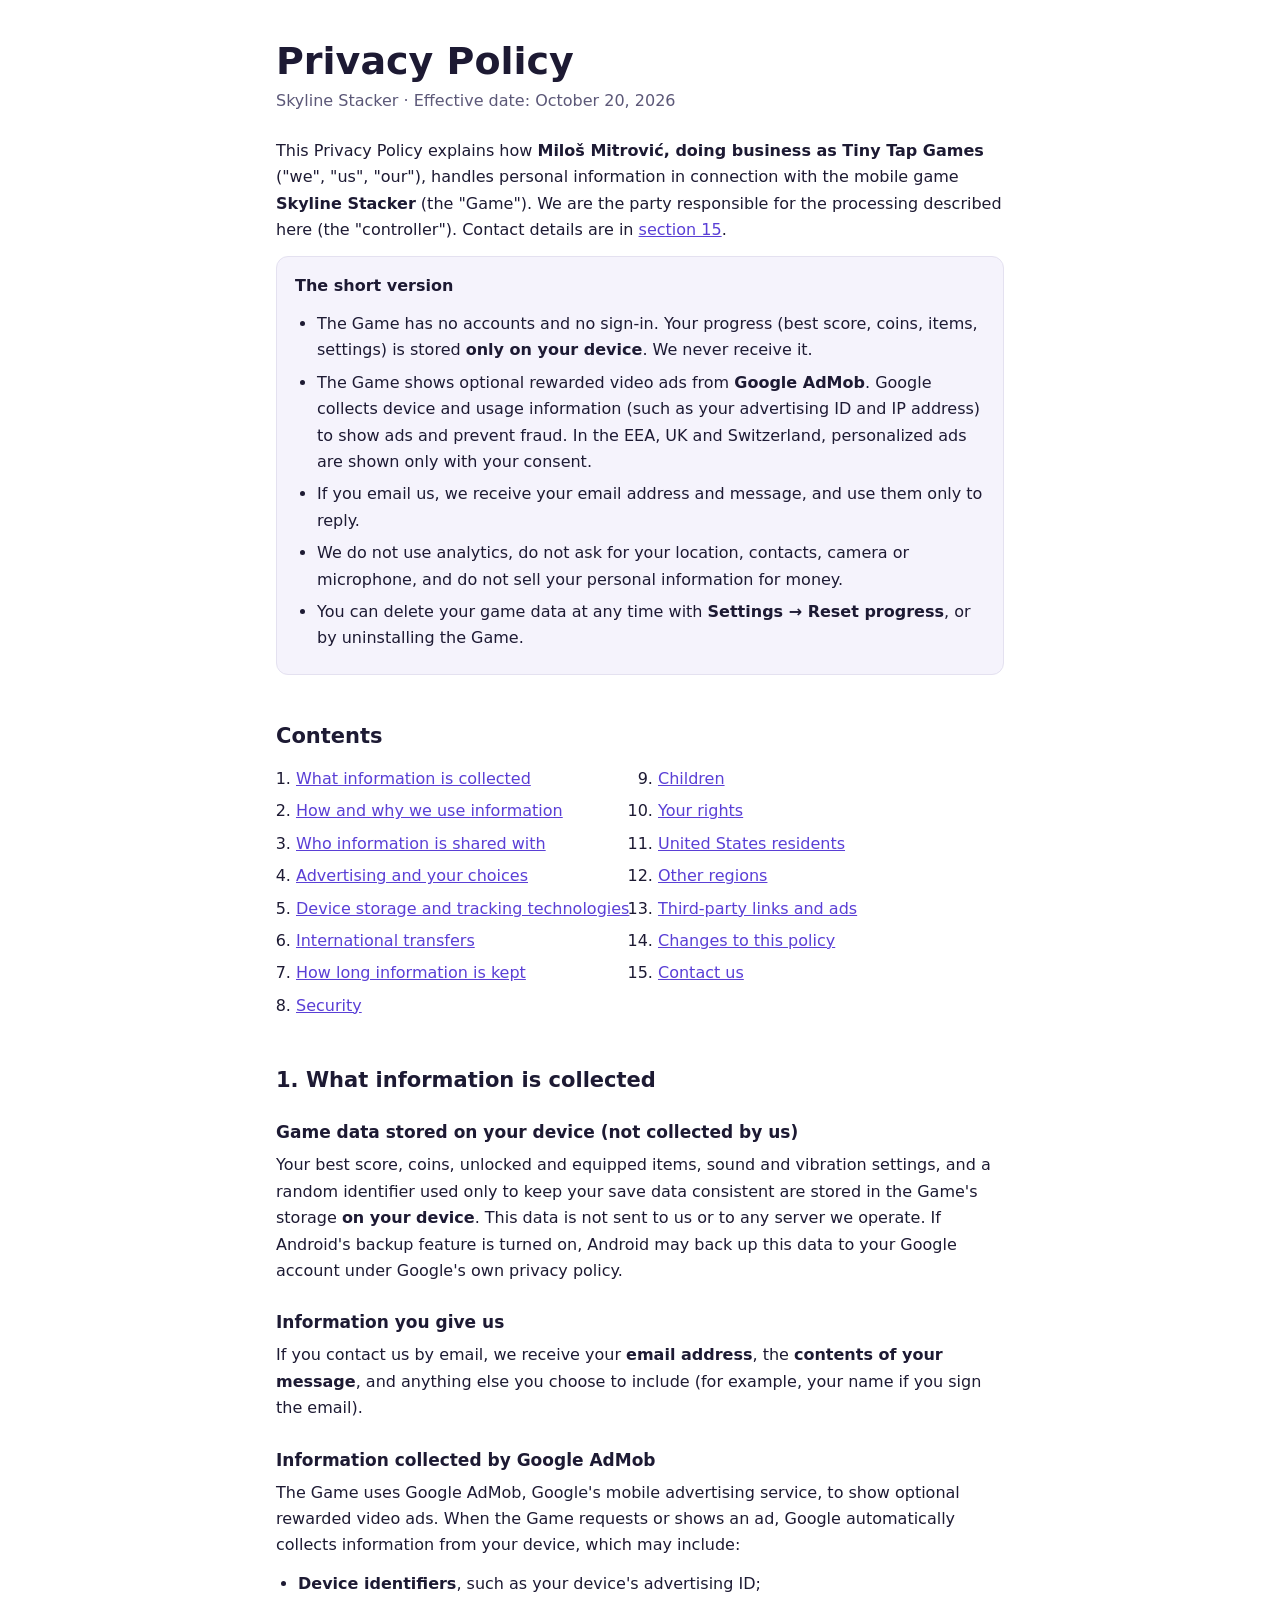
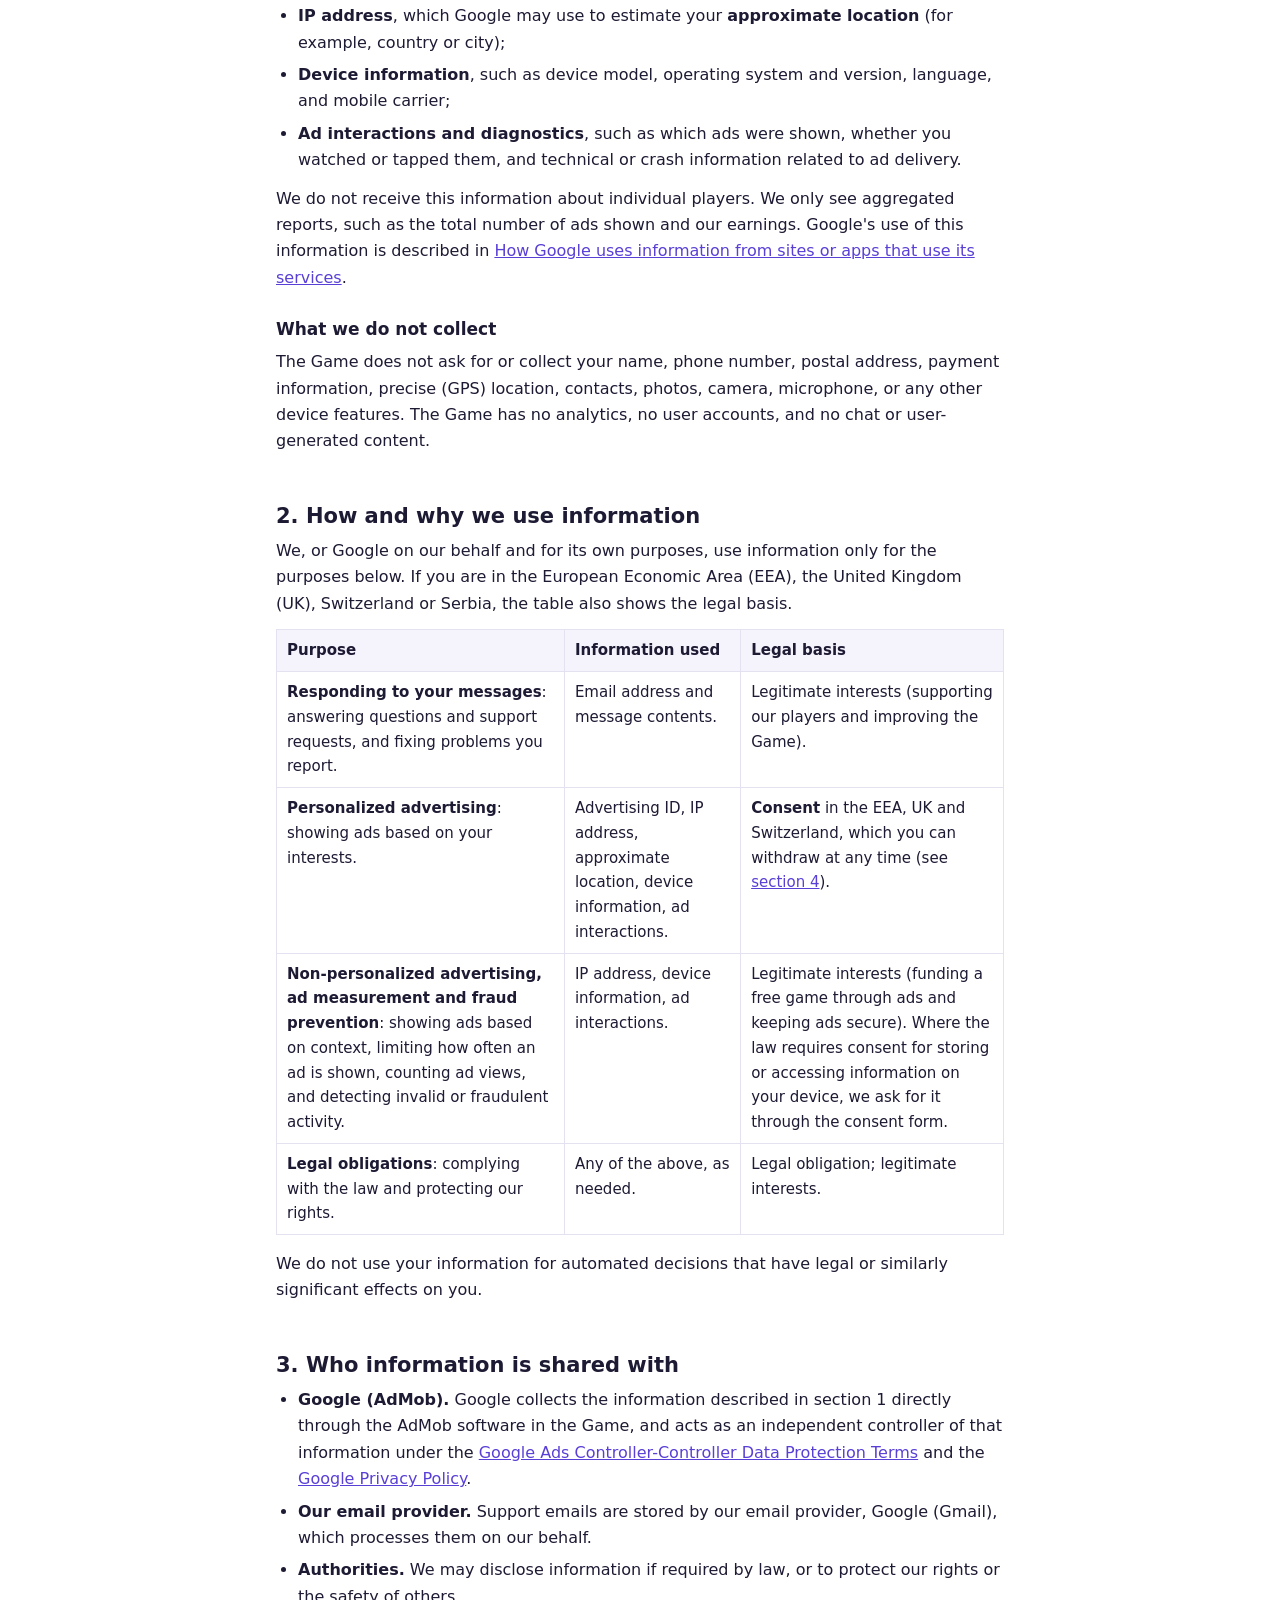
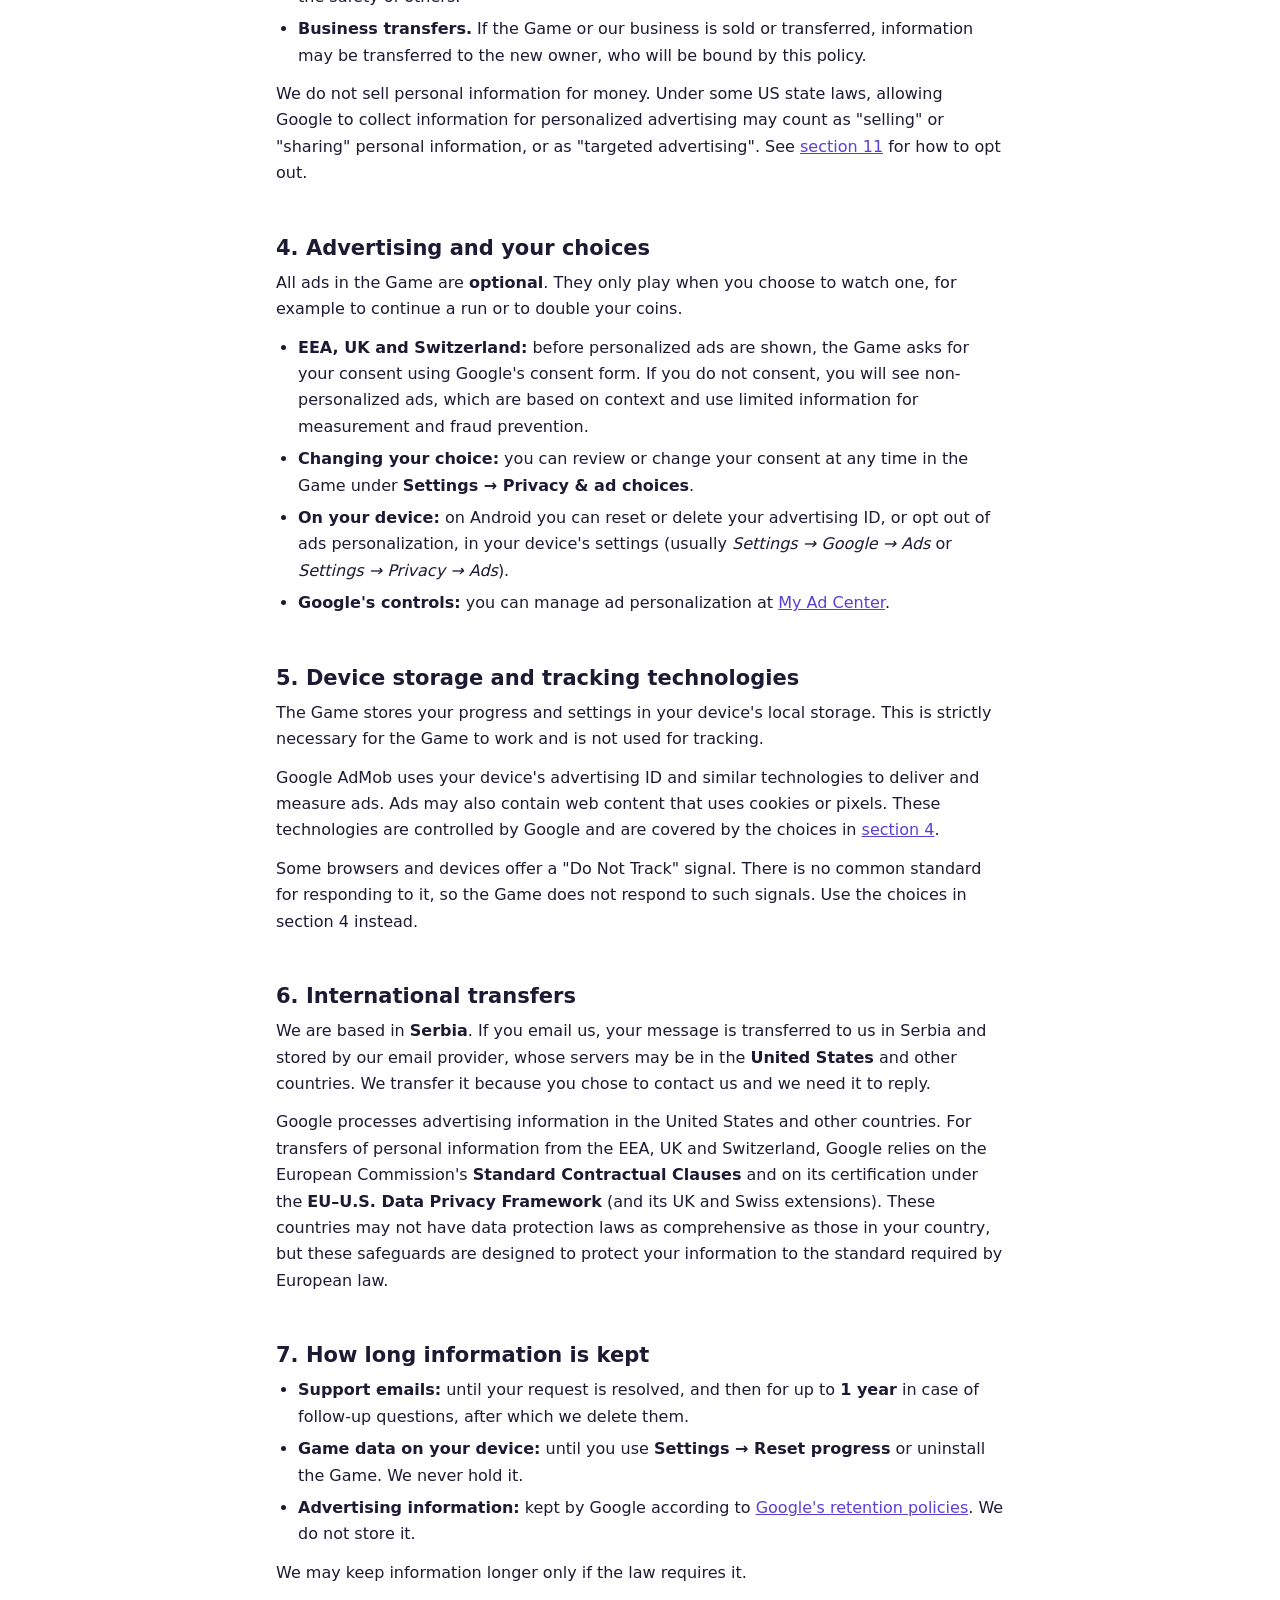
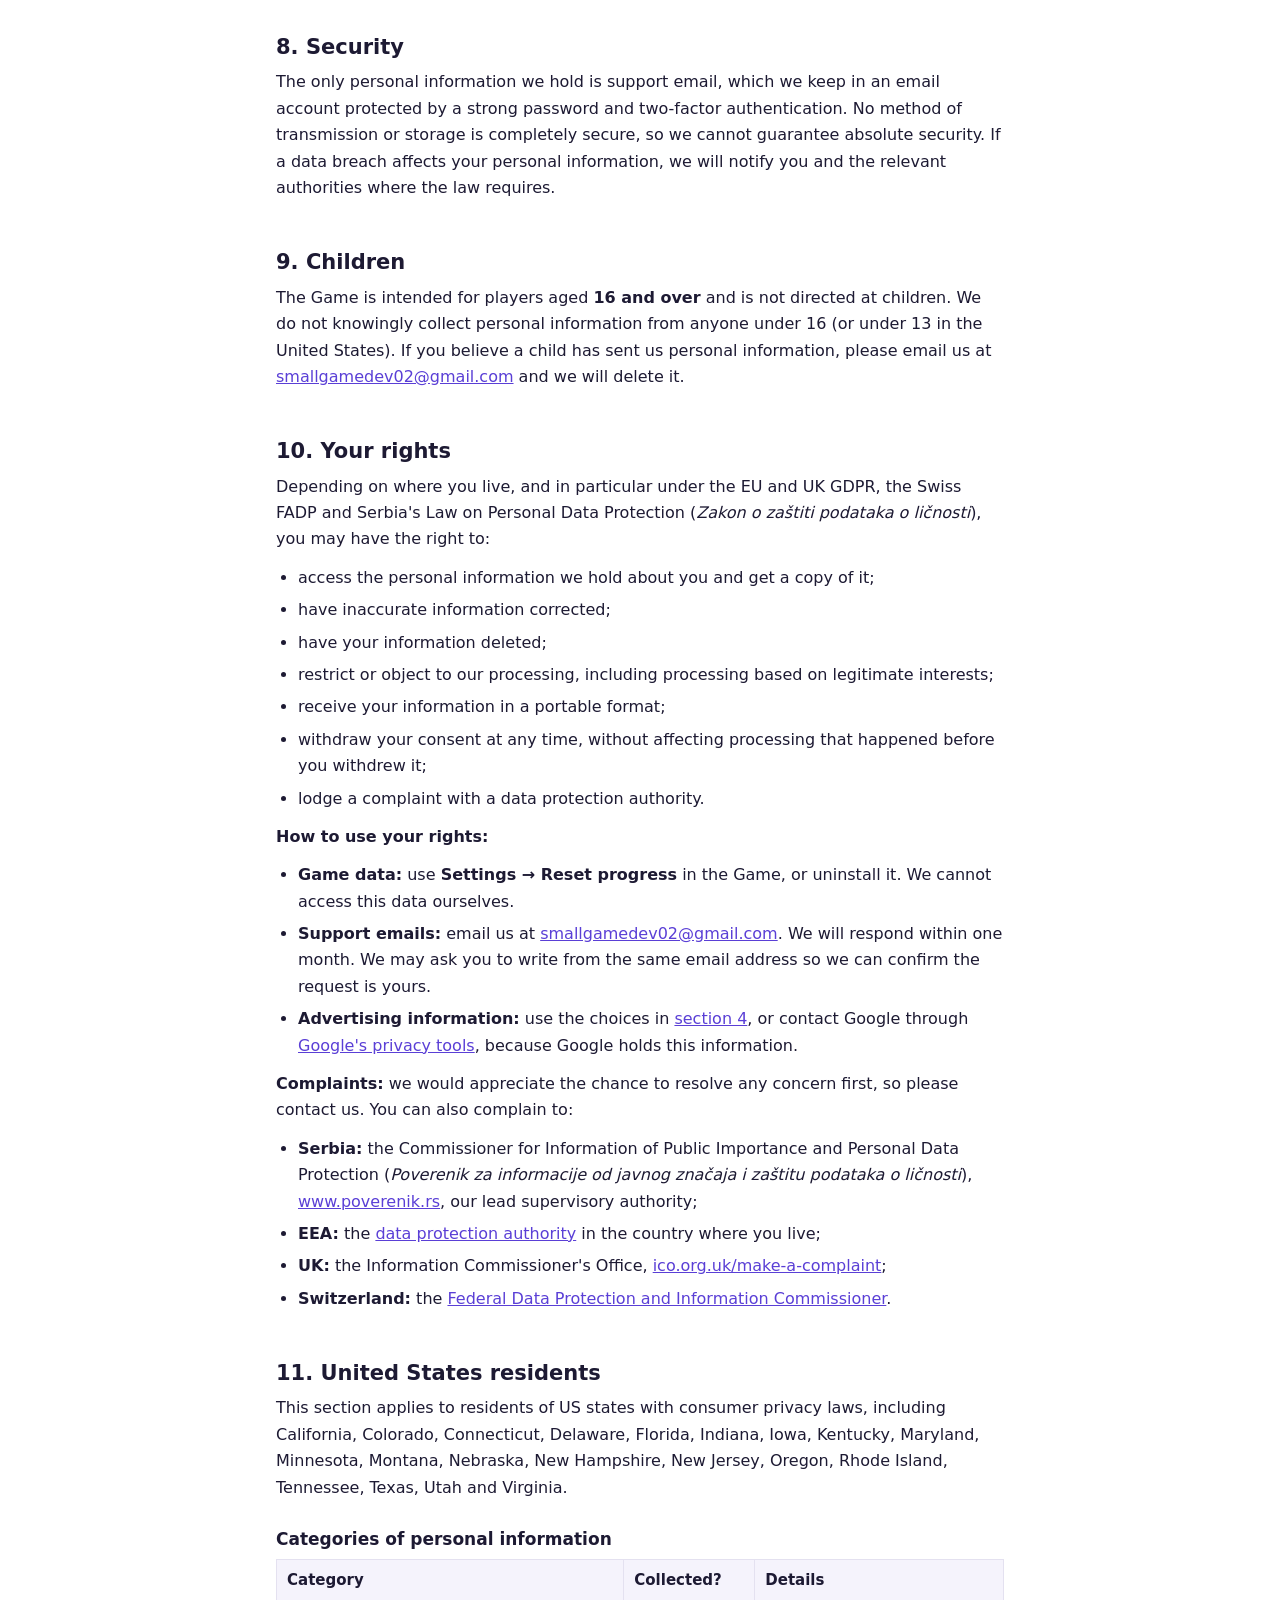
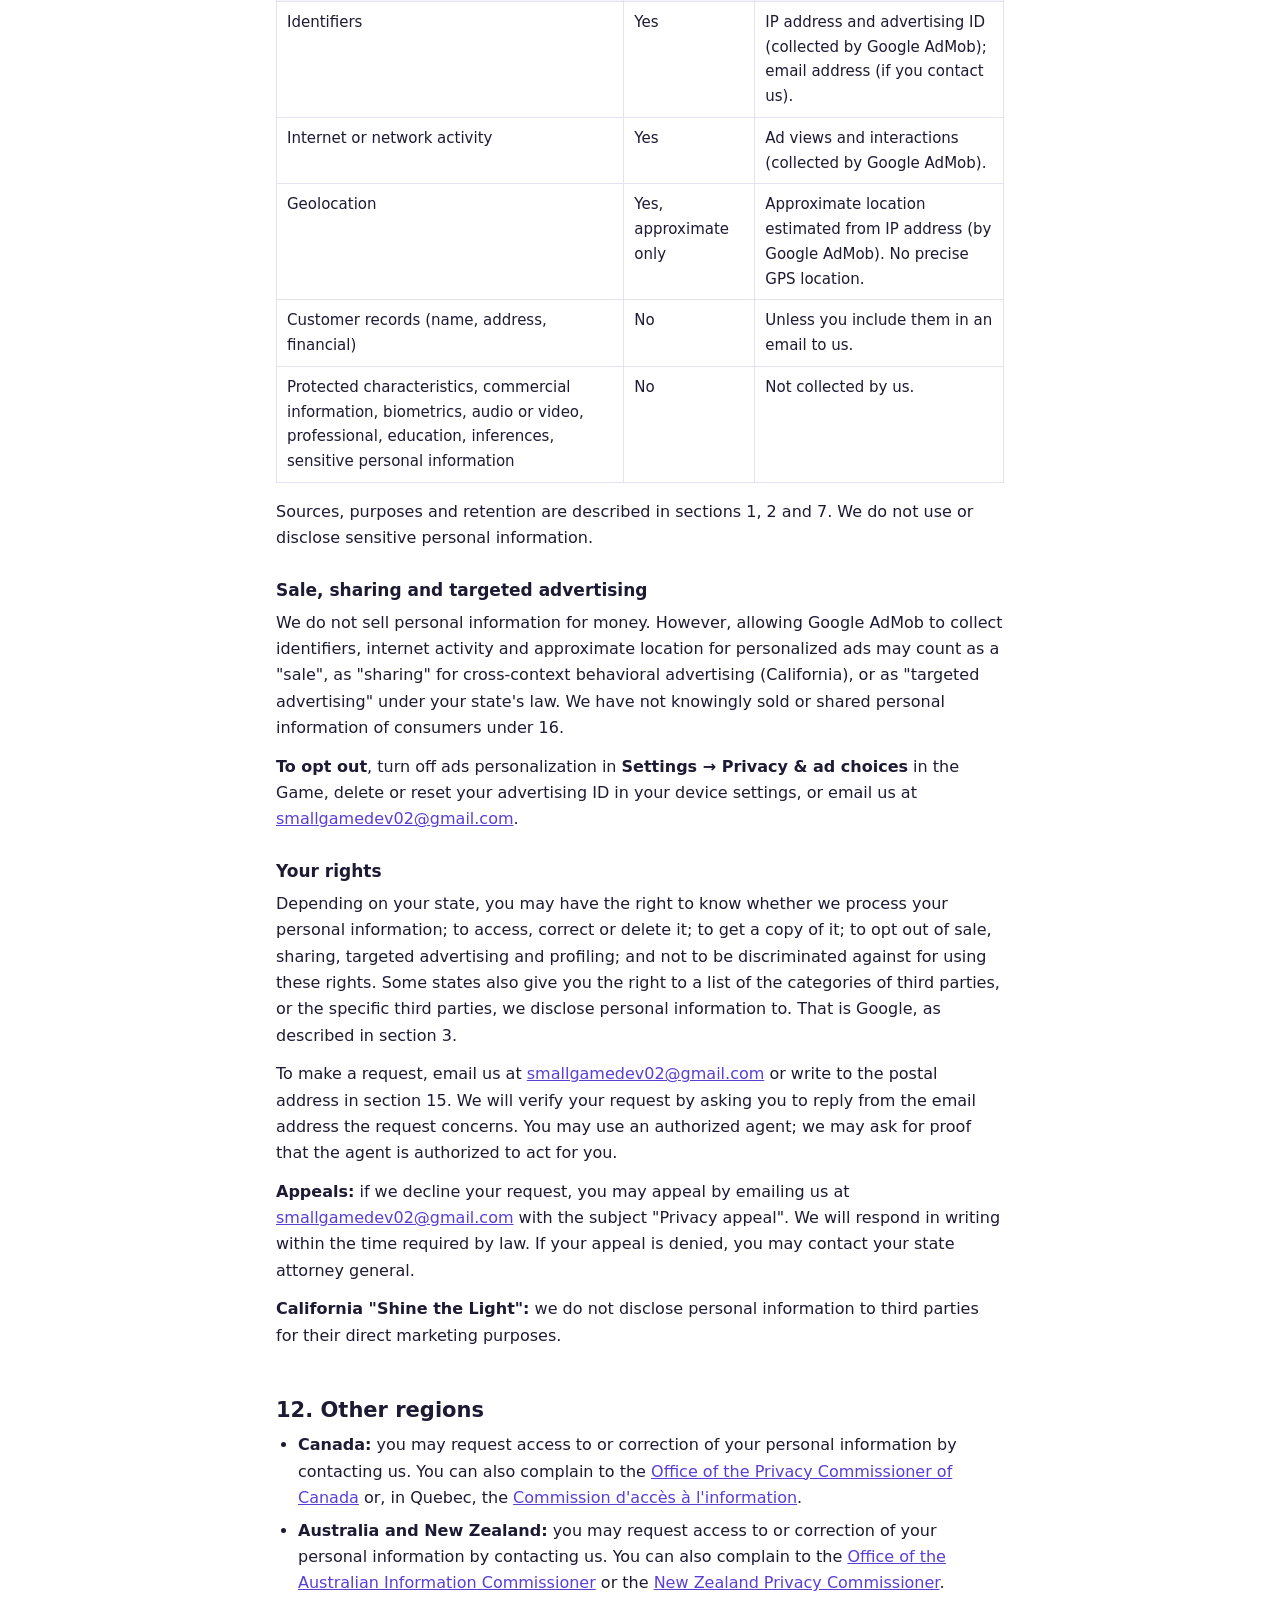
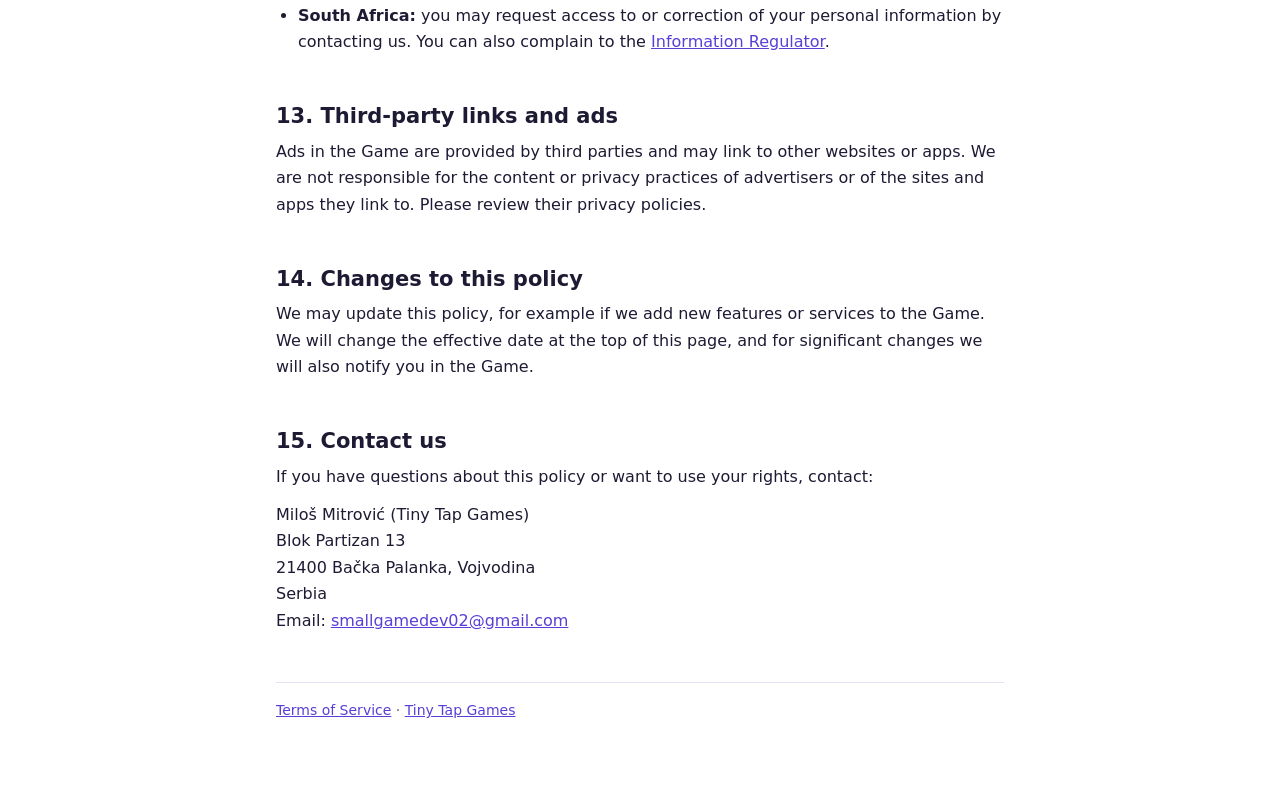
==== privacy.html @ 887b7101 "Privacy and legal documents." ====
<!doctype html>
<html lang="en">
<head>
  <meta charset="utf-8">
  <meta name="viewport" content="width=device-width, initial-scale=1">
  <title>Privacy Policy – Skyline Stacker</title>
  <meta name="description" content="Privacy Policy for Skyline Stacker by Tiny Tap Games.">
  <link rel="stylesheet" href="legal.css">
</head>
<body>
<main>
  <h1>Privacy Policy</h1>
  <p class="meta">Skyline Stacker · Effective date: October 20, 2026</p>

  <p>This Privacy Policy explains how <strong>Miloš Mitrović, doing business as Tiny Tap Games</strong> ("we", "us", "our"), handles personal information in connection with the mobile game <strong>Skyline Stacker</strong> (the "Game"). We are the party responsible for the processing described here (the "controller"). Contact details are in <a href="#contact">section 15</a>.</p>

  <div class="summary">
    <p><strong>The short version</strong></p>
    <ul>
      <li>The Game has no accounts and no sign-in. Your progress (best score, coins, items, settings) is stored <strong>only on your device</strong>. We never receive it.</li>
      <li>The Game shows optional rewarded video ads from <strong>Google AdMob</strong>. Google collects device and usage information (such as your advertising ID and IP address) to show ads and prevent fraud. In the EEA, UK and Switzerland, personalized ads are shown only with your consent.</li>
      <li>If you email us, we receive your email address and message, and use them only to reply.</li>
      <li>We do not use analytics, do not ask for your location, contacts, camera or microphone, and do not sell your personal information for money.</li>
      <li>You can delete your game data at any time with <strong>Settings → Reset progress</strong>, or by uninstalling the Game.</li>
    </ul>
  </div>

  <h2>Contents</h2>
  <ol class="toc">
    <li><a href="#collect">What information is collected</a></li>
    <li><a href="#use">How and why we use information</a></li>
    <li><a href="#share">Who information is shared with</a></li>
    <li><a href="#ads">Advertising and your choices</a></li>
    <li><a href="#tracking">Device storage and tracking technologies</a></li>
    <li><a href="#transfers">International transfers</a></li>
    <li><a href="#retention">How long information is kept</a></li>
    <li><a href="#security">Security</a></li>
    <li><a href="#children">Children</a></li>
    <li><a href="#rights">Your rights</a></li>
    <li><a href="#us">United States residents</a></li>
    <li><a href="#other">Other regions</a></li>
    <li><a href="#third-party">Third-party links and ads</a></li>
    <li><a href="#changes">Changes to this policy</a></li>
    <li><a href="#contact">Contact us</a></li>
  </ol>

  <h2 id="collect">1. What information is collected</h2>

  <h3>Game data stored on your device (not collected by us)</h3>
  <p>Your best score, coins, unlocked and equipped items, sound and vibration settings, and a random identifier used only to keep your save data consistent are stored in the Game's storage <strong>on your device</strong>. This data is not sent to us or to any server we operate. If Android's backup feature is turned on, Android may back up this data to your Google account under Google's own privacy policy.</p>

  <h3>Information you give us</h3>
  <p>If you contact us by email, we receive your <strong>email address</strong>, the <strong>contents of your message</strong>, and anything else you choose to include (for example, your name if you sign the email).</p>

  <h3>Information collected by Google AdMob</h3>
  <p>The Game uses Google AdMob, Google's mobile advertising service, to show optional rewarded video ads. When the Game requests or shows an ad, Google automatically collects information from your device, which may include:</p>
  <ul>
    <li><strong>Device identifiers</strong>, such as your device's advertising ID;</li>
    <li><strong>IP address</strong>, which Google may use to estimate your <strong>approximate location</strong> (for example, country or city);</li>
    <li><strong>Device information</strong>, such as device model, operating system and version, language, and mobile carrier;</li>
    <li><strong>Ad interactions and diagnostics</strong>, such as which ads were shown, whether you watched or tapped them, and technical or crash information related to ad delivery.</li>
  </ul>
  <p>We do not receive this information about individual players. We only see aggregated reports, such as the total number of ads shown and our earnings. Google's use of this information is described in <a href="https://policies.google.com/technologies/partner-sites" target="_blank" rel="noopener">How Google uses information from sites or apps that use its services</a>.</p>

  <h3>What we do not collect</h3>
  <p>The Game does not ask for or collect your name, phone number, postal address, payment information, precise (GPS) location, contacts, photos, camera, microphone, or any other device features. The Game has no analytics, no user accounts, and no chat or user-generated content.</p>

  <h2 id="use">2. How and why we use information</h2>
  <p>We, or Google on our behalf and for its own purposes, use information only for the purposes below. If you are in the European Economic Area (EEA), the United Kingdom (UK), Switzerland or Serbia, the table also shows the legal basis.</p>
  <div class="table-wrap">
    <table>
      <thead>
        <tr><th>Purpose</th><th>Information used</th><th>Legal basis</th></tr>
      </thead>
      <tbody>
        <tr>
          <td><strong>Responding to your messages</strong>: answering questions and support requests, and fixing problems you report.</td>
          <td>Email address and message contents.</td>
          <td>Legitimate interests (supporting our players and improving the Game).</td>
        </tr>
        <tr>
          <td><strong>Personalized advertising</strong>: showing ads based on your interests.</td>
          <td>Advertising ID, IP address, approximate location, device information, ad interactions.</td>
          <td><strong>Consent</strong> in the EEA, UK and Switzerland, which you can withdraw at any time (see <a href="#ads">section 4</a>).</td>
        </tr>
        <tr>
          <td><strong>Non-personalized advertising, ad measurement and fraud prevention</strong>: showing ads based on context, limiting how often an ad is shown, counting ad views, and detecting invalid or fraudulent activity.</td>
          <td>IP address, device information, ad interactions.</td>
          <td>Legitimate interests (funding a free game through ads and keeping ads secure). Where the law requires consent for storing or accessing information on your device, we ask for it through the consent form.</td>
        </tr>
        <tr>
          <td><strong>Legal obligations</strong>: complying with the law and protecting our rights.</td>
          <td>Any of the above, as needed.</td>
          <td>Legal obligation; legitimate interests.</td>
        </tr>
      </tbody>
    </table>
  </div>
  <p>We do not use your information for automated decisions that have legal or similarly significant effects on you.</p>

  <h2 id="share">3. Who information is shared with</h2>
  <ul>
    <li><strong>Google (AdMob).</strong> Google collects the information described in section 1 directly through the AdMob software in the Game, and acts as an independent controller of that information under the <a href="https://business.safety.google/adscontrollerterms/" target="_blank" rel="noopener">Google Ads Controller-Controller Data Protection Terms</a> and the <a href="https://policies.google.com/privacy" target="_blank" rel="noopener">Google Privacy Policy</a>.</li>
    <li><strong>Our email provider.</strong> Support emails are stored by our email provider, Google (Gmail), which processes them on our behalf.</li>
    <li><strong>Authorities.</strong> We may disclose information if required by law, or to protect our rights or the safety of others.</li>
    <li><strong>Business transfers.</strong> If the Game or our business is sold or transferred, information may be transferred to the new owner, who will be bound by this policy.</li>
  </ul>
  <p>We do not sell personal information for money. Under some US state laws, allowing Google to collect information for personalized advertising may count as "selling" or "sharing" personal information, or as "targeted advertising". See <a href="#us">section 11</a> for how to opt out.</p>

  <h2 id="ads">4. Advertising and your choices</h2>
  <p>All ads in the Game are <strong>optional</strong>. They only play when you choose to watch one, for example to continue a run or to double your coins.</p>
  <ul>
    <li><strong>EEA, UK and Switzerland:</strong> before personalized ads are shown, the Game asks for your consent using Google's consent form. If you do not consent, you will see non-personalized ads, which are based on context and use limited information for measurement and fraud prevention.</li>
    <li><strong>Changing your choice:</strong> you can review or change your consent at any time in the Game under <strong>Settings → Privacy &amp; ad choices</strong>.</li>
    <li><strong>On your device:</strong> on Android you can reset or delete your advertising ID, or opt out of ads personalization, in your device's settings (usually <em>Settings → Google → Ads</em> or <em>Settings → Privacy → Ads</em>).</li>
    <li><strong>Google's controls:</strong> you can manage ad personalization at <a href="https://myadcenter.google.com/" target="_blank" rel="noopener">My Ad Center</a>.</li>
  </ul>

  <h2 id="tracking">5. Device storage and tracking technologies</h2>
  <p>The Game stores your progress and settings in your device's local storage. This is strictly necessary for the Game to work and is not used for tracking.</p>
  <p>Google AdMob uses your device's advertising ID and similar technologies to deliver and measure ads. Ads may also contain web content that uses cookies or pixels. These technologies are controlled by Google and are covered by the choices in <a href="#ads">section 4</a>.</p>
  <p>Some browsers and devices offer a "Do Not Track" signal. There is no common standard for responding to it, so the Game does not respond to such signals. Use the choices in section 4 instead.</p>

  <h2 id="transfers">6. International transfers</h2>
  <p>We are based in <strong>Serbia</strong>. If you email us, your message is transferred to us in Serbia and stored by our email provider, whose servers may be in the <strong>United States</strong> and other countries. We transfer it because you chose to contact us and we need it to reply.</p>
  <p>Google processes advertising information in the United States and other countries. For transfers of personal information from the EEA, UK and Switzerland, Google relies on the European Commission's <strong>Standard Contractual Clauses</strong> and on its certification under the <strong>EU–U.S. Data Privacy Framework</strong> (and its UK and Swiss extensions). These countries may not have data protection laws as comprehensive as those in your country, but these safeguards are designed to protect your information to the standard required by European law.</p>

  <h2 id="retention">7. How long information is kept</h2>
  <ul>
    <li><strong>Support emails:</strong> until your request is resolved, and then for up to <strong>1 year</strong> in case of follow-up questions, after which we delete them.</li>
    <li><strong>Game data on your device:</strong> until you use <strong>Settings → Reset progress</strong> or uninstall the Game. We never hold it.</li>
    <li><strong>Advertising information:</strong> kept by Google according to <a href="https://policies.google.com/technologies/retention" target="_blank" rel="noopener">Google's retention policies</a>. We do not store it.</li>
  </ul>
  <p>We may keep information longer only if the law requires it.</p>

  <h2 id="security">8. Security</h2>
  <p>The only personal information we hold is support email, which we keep in an email account protected by a strong password and two-factor authentication. No method of transmission or storage is completely secure, so we cannot guarantee absolute security. If a data breach affects your personal information, we will notify you and the relevant authorities where the law requires.</p>

  <h2 id="children">9. Children</h2>
  <p>The Game is intended for players aged <strong>16 and over</strong> and is not directed at children. We do not knowingly collect personal information from anyone under 16 (or under 13 in the United States). If you believe a child has sent us personal information, please email us at <a href="mailto:smallgamedev02@gmail.com">smallgamedev02@gmail.com</a> and we will delete it.</p>

  <h2 id="rights">10. Your rights</h2>
  <p>Depending on where you live, and in particular under the EU and UK GDPR, the Swiss FADP and Serbia's Law on Personal Data Protection (<em>Zakon o zaštiti podataka o ličnosti</em>), you may have the right to:</p>
  <ul>
    <li>access the personal information we hold about you and get a copy of it;</li>
    <li>have inaccurate information corrected;</li>
    <li>have your information deleted;</li>
    <li>restrict or object to our processing, including processing based on legitimate interests;</li>
    <li>receive your information in a portable format;</li>
    <li>withdraw your consent at any time, without affecting processing that happened before you withdrew it;</li>
    <li>lodge a complaint with a data protection authority.</li>
  </ul>
  <p><strong>How to use your rights:</strong></p>
  <ul>
    <li><strong>Game data:</strong> use <strong>Settings → Reset progress</strong> in the Game, or uninstall it. We cannot access this data ourselves.</li>
    <li><strong>Support emails:</strong> email us at <a href="mailto:smallgamedev02@gmail.com">smallgamedev02@gmail.com</a>. We will respond within one month. We may ask you to write from the same email address so we can confirm the request is yours.</li>
    <li><strong>Advertising information:</strong> use the choices in <a href="#ads">section 4</a>, or contact Google through <a href="https://myaccount.google.com/data-and-privacy" target="_blank" rel="noopener">Google's privacy tools</a>, because Google holds this information.</li>
  </ul>
  <p><strong>Complaints:</strong> we would appreciate the chance to resolve any concern first, so please contact us. You can also complain to:</p>
  <ul>
    <li><strong>Serbia:</strong> the Commissioner for Information of Public Importance and Personal Data Protection (<em>Poverenik za informacije od javnog značaja i zaštitu podataka o ličnosti</em>), <a href="https://www.poverenik.rs" target="_blank" rel="noopener">www.poverenik.rs</a>, our lead supervisory authority;</li>
    <li><strong>EEA:</strong> the <a href="https://www.edpb.europa.eu/about-edpb/about-edpb/members_en" target="_blank" rel="noopener">data protection authority</a> in the country where you live;</li>
    <li><strong>UK:</strong> the Information Commissioner's Office, <a href="https://ico.org.uk/make-a-complaint/" target="_blank" rel="noopener">ico.org.uk/make-a-complaint</a>;</li>
    <li><strong>Switzerland:</strong> the <a href="https://www.edoeb.admin.ch/" target="_blank" rel="noopener">Federal Data Protection and Information Commissioner</a>.</li>
  </ul>

  <h2 id="us">11. United States residents</h2>
  <p>This section applies to residents of US states with consumer privacy laws, including California, Colorado, Connecticut, Delaware, Florida, Indiana, Iowa, Kentucky, Maryland, Minnesota, Montana, Nebraska, New Hampshire, New Jersey, Oregon, Rhode Island, Tennessee, Texas, Utah and Virginia.</p>

  <h3>Categories of personal information</h3>
  <div class="table-wrap">
    <table>
      <thead>
        <tr><th>Category</th><th>Collected?</th><th>Details</th></tr>
      </thead>
      <tbody>
        <tr><td>Identifiers</td><td>Yes</td><td>IP address and advertising ID (collected by Google AdMob); email address (if you contact us).</td></tr>
        <tr><td>Internet or network activity</td><td>Yes</td><td>Ad views and interactions (collected by Google AdMob).</td></tr>
        <tr><td>Geolocation</td><td>Yes, approximate only</td><td>Approximate location estimated from IP address (by Google AdMob). No precise GPS location.</td></tr>
        <tr><td>Customer records (name, address, financial)</td><td>No</td><td>Unless you include them in an email to us.</td></tr>
        <tr><td>Protected characteristics, commercial information, biometrics, audio or video, professional, education, inferences, sensitive personal information</td><td>No</td><td>Not collected by us.</td></tr>
      </tbody>
    </table>
  </div>
  <p>Sources, purposes and retention are described in sections 1, 2 and 7. We do not use or disclose sensitive personal information.</p>

  <h3>Sale, sharing and targeted advertising</h3>
  <p>We do not sell personal information for money. However, allowing Google AdMob to collect identifiers, internet activity and approximate location for personalized ads may count as a "sale", as "sharing" for cross-context behavioral advertising (California), or as "targeted advertising" under your state's law. We have not knowingly sold or shared personal information of consumers under 16.</p>
  <p><strong>To opt out</strong>, turn off ads personalization in <strong>Settings → Privacy &amp; ad choices</strong> in the Game, delete or reset your advertising ID in your device settings, or email us at <a href="mailto:smallgamedev02@gmail.com">smallgamedev02@gmail.com</a>.</p>

  <h3>Your rights</h3>
  <p>Depending on your state, you may have the right to know whether we process your personal information; to access, correct or delete it; to get a copy of it; to opt out of sale, sharing, targeted advertising and profiling; and not to be discriminated against for using these rights. Some states also give you the right to a list of the categories of third parties, or the specific third parties, we disclose personal information to. That is Google, as described in section 3.</p>
  <p>To make a request, email us at <a href="mailto:smallgamedev02@gmail.com">smallgamedev02@gmail.com</a> or write to the postal address in section 15. We will verify your request by asking you to reply from the email address the request concerns. You may use an authorized agent; we may ask for proof that the agent is authorized to act for you.</p>
  <p><strong>Appeals:</strong> if we decline your request, you may appeal by emailing us at <a href="mailto:smallgamedev02@gmail.com">smallgamedev02@gmail.com</a> with the subject "Privacy appeal". We will respond in writing within the time required by law. If your appeal is denied, you may contact your state attorney general.</p>
  <p><strong>California "Shine the Light":</strong> we do not disclose personal information to third parties for their direct marketing purposes.</p>

  <h2 id="other">12. Other regions</h2>
  <ul>
    <li><strong>Canada:</strong> you may request access to or correction of your personal information by contacting us. You can also complain to the <a href="https://www.priv.gc.ca/" target="_blank" rel="noopener">Office of the Privacy Commissioner of Canada</a> or, in Quebec, the <a href="https://www.cai.gouv.qc.ca/" target="_blank" rel="noopener">Commission d'accès à l'information</a>.</li>
    <li><strong>Australia and New Zealand:</strong> you may request access to or correction of your personal information by contacting us. You can also complain to the <a href="https://www.oaic.gov.au/" target="_blank" rel="noopener">Office of the Australian Information Commissioner</a> or the <a href="https://www.privacy.org.nz/" target="_blank" rel="noopener">New Zealand Privacy Commissioner</a>.</li>
    <li><strong>South Africa:</strong> you may request access to or correction of your personal information by contacting us. You can also complain to the <a href="https://inforegulator.org.za/" target="_blank" rel="noopener">Information Regulator</a>.</li>
  </ul>

  <h2 id="third-party">13. Third-party links and ads</h2>
  <p>Ads in the Game are provided by third parties and may link to other websites or apps. We are not responsible for the content or privacy practices of advertisers or of the sites and apps they link to. Please review their privacy policies.</p>

  <h2 id="changes">14. Changes to this policy</h2>
  <p>We may update this policy, for example if we add new features or services to the Game. We will change the effective date at the top of this page, and for significant changes we will also notify you in the Game.</p>

  <h2 id="contact">15. Contact us</h2>
  <p>If you have questions about this policy or want to use your rights, contact:</p>
  <address>
    Miloš Mitrović (Tiny Tap Games)<br>
    Blok Partizan 13<br>
    21400 Bačka Palanka, Vojvodina<br>
    Serbia<br>
    Email: <a href="mailto:smallgamedev02@gmail.com">smallgamedev02@gmail.com</a>
  </address>

  <footer>
    <a href="terms.html">Terms of Service</a> · <a href="index.html">Tiny Tap Games</a>
  </footer>
</main>
</body>
</html>
---- legal.css ----
/* Shared styles for the Tiny Tap Games legal pages. */
:root {
  --bg: #ffffff;
  --ink: #1d1a33;
  --muted: #5c5878;
  --line: #e4e1f0;
  --accent: #5a3fd6;
  --soft: #f5f3fc;
}

@media (prefers-color-scheme: dark) {
  :root {
    --bg: #120f2e;
    --ink: #f2f0ff;
    --muted: #b3aed6;
    --line: #2f2a5c;
    --accent: #7ef9d4;
    --soft: #1b1745;
  }
}

* {
  box-sizing: border-box;
}

html {
  -webkit-text-size-adjust: 100%;
}

body {
  margin: 0;
  background: var(--bg);
  color: var(--ink);
  font: 16px/1.65 system-ui, -apple-system, "Segoe UI", Roboto, sans-serif;
}

main {
  max-width: 760px;
  margin: 0 auto;
  padding: 40px 16px 64px;
}

h1 {
  margin: 0 0 4px;
  font-size: clamp(28px, 6vw, 38px);
  line-height: 1.15;
}

h2 {
  margin: 40px 0 8px;
  padding-top: 8px;
  font-size: 21px;
  line-height: 1.3;
}

h3 {
  margin: 24px 0 6px;
  font-size: 17px;
}

p,
ul {
  margin: 0 0 12px;
}

ul {
  padding-left: 22px;
}

li {
  margin-bottom: 6px;
}

a {
  color: var(--accent);
  overflow-wrap: anywhere;
}

.meta {
  color: var(--muted);
  margin-bottom: 24px;
}

.summary {
  padding: 16px 18px;
  border-radius: 12px;
  background: var(--soft);
  border: 1px solid var(--line);
}

.summary ul {
  margin-bottom: 0;
}

.toc {
  columns: 2 220px;
  padding-left: 20px;
}

.table-wrap {
  overflow-x: auto;
  margin: 0 0 16px;
}

table {
  width: 100%;
  border-collapse: collapse;
  font-size: 15px;
}

th,
td {
  padding: 8px 10px;
  border: 1px solid var(--line);
  text-align: left;
  vertical-align: top;
}

th {
  background: var(--soft);
}

address {
  font-style: normal;
}

footer {
  margin-top: 48px;
  padding-top: 16px;
  border-top: 1px solid var(--line);
  color: var(--muted);
  font-size: 14px;
}
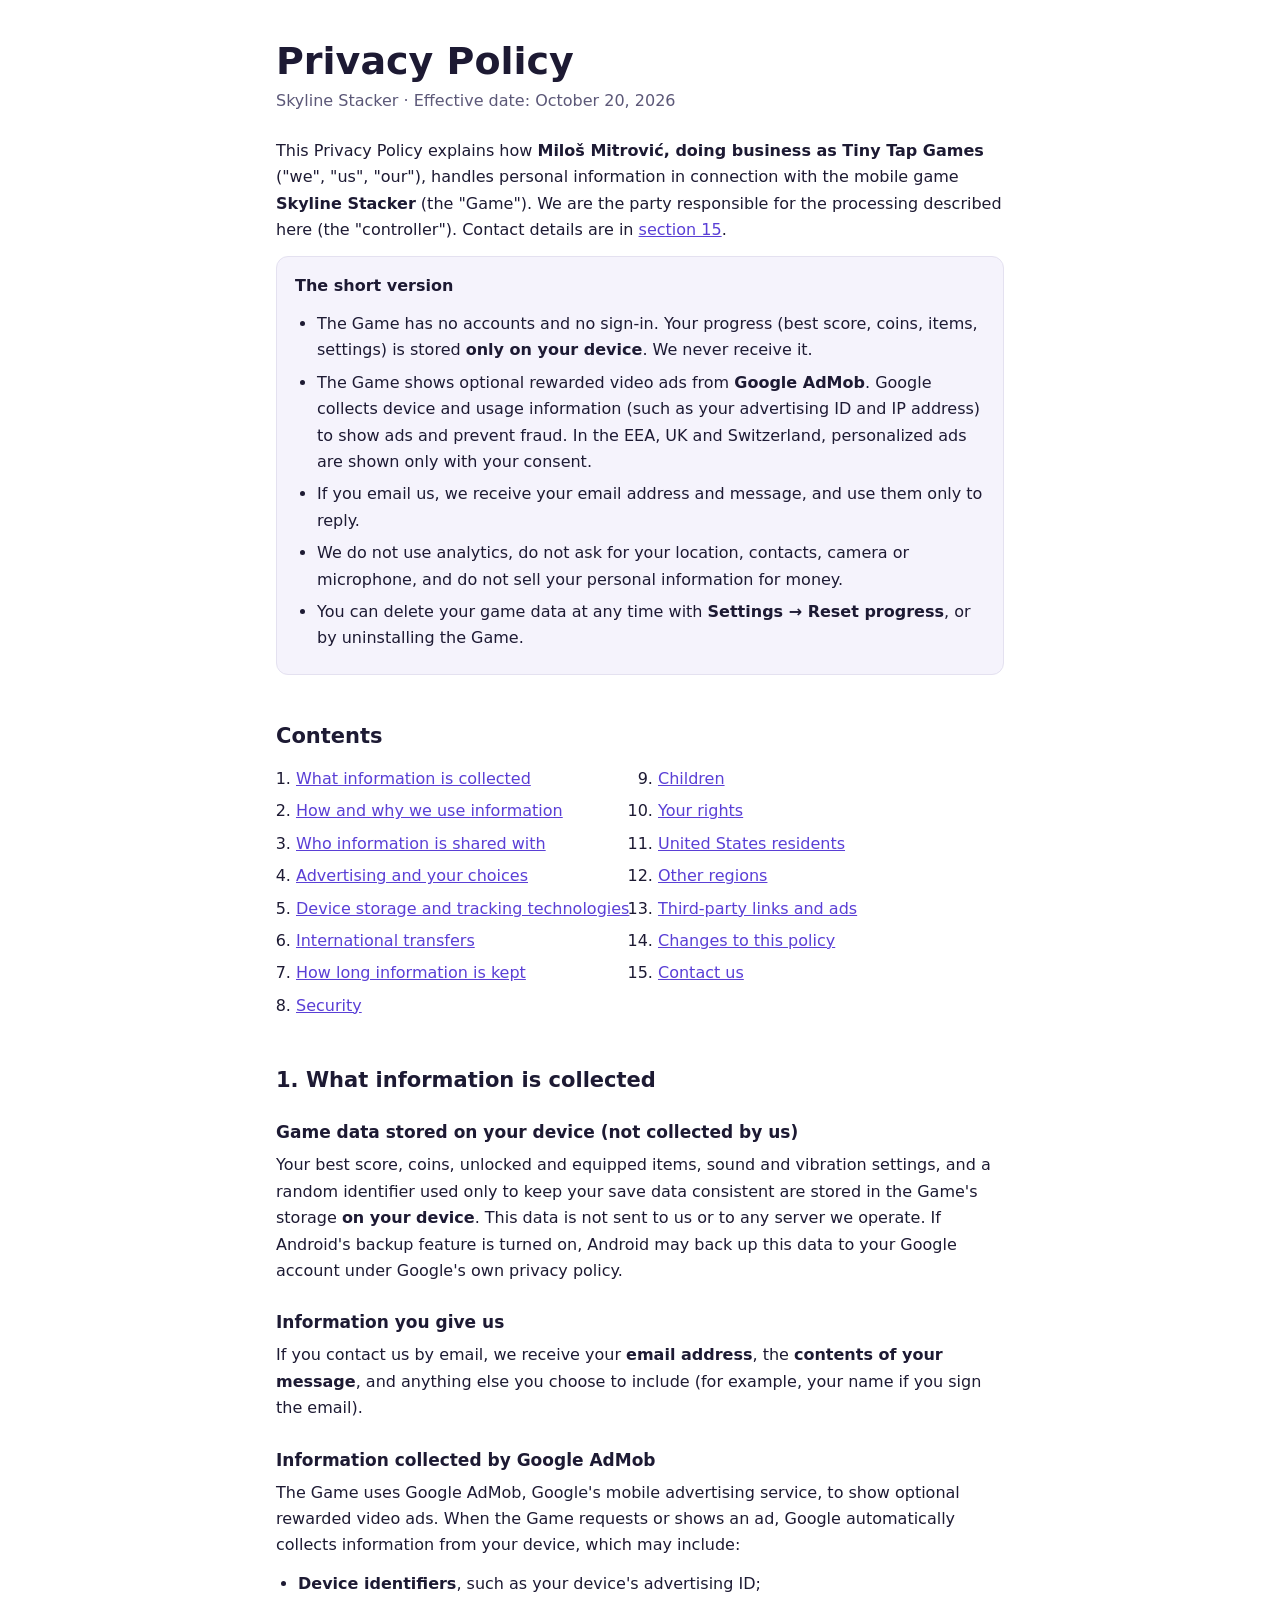
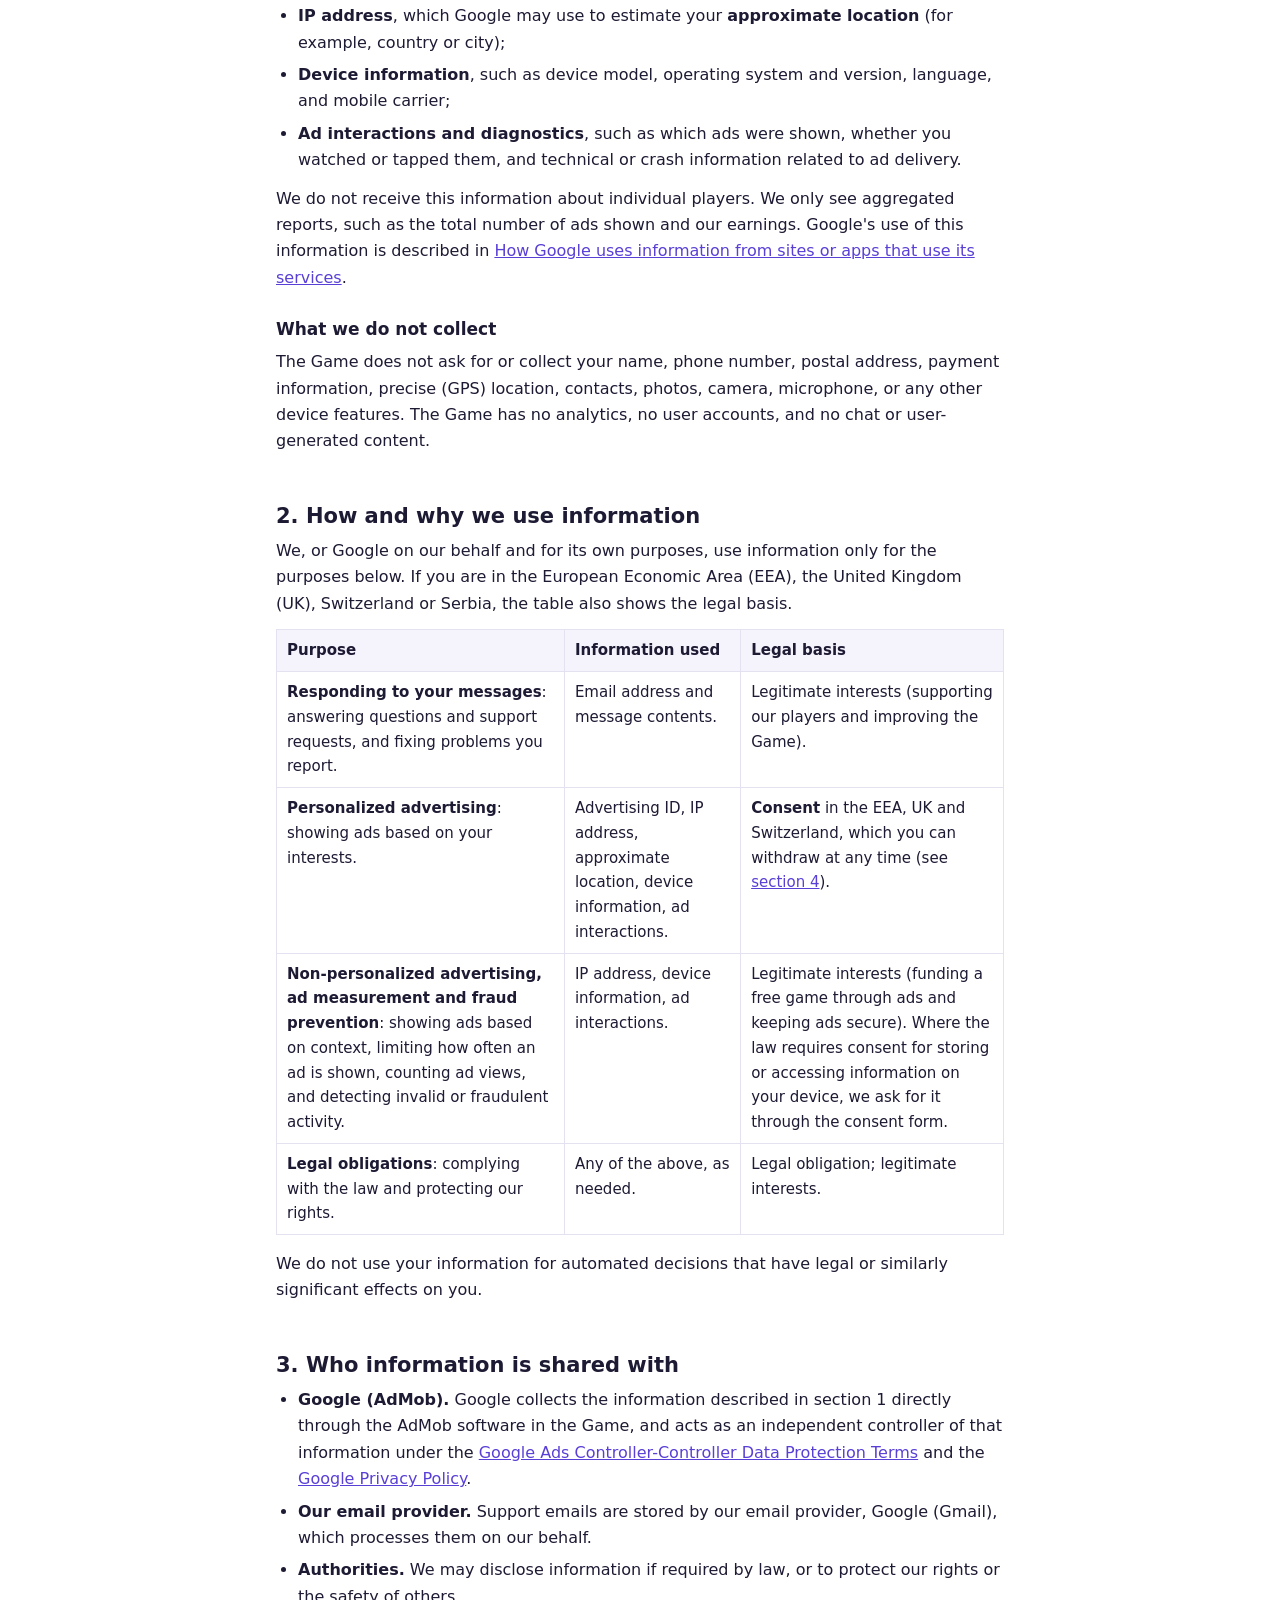
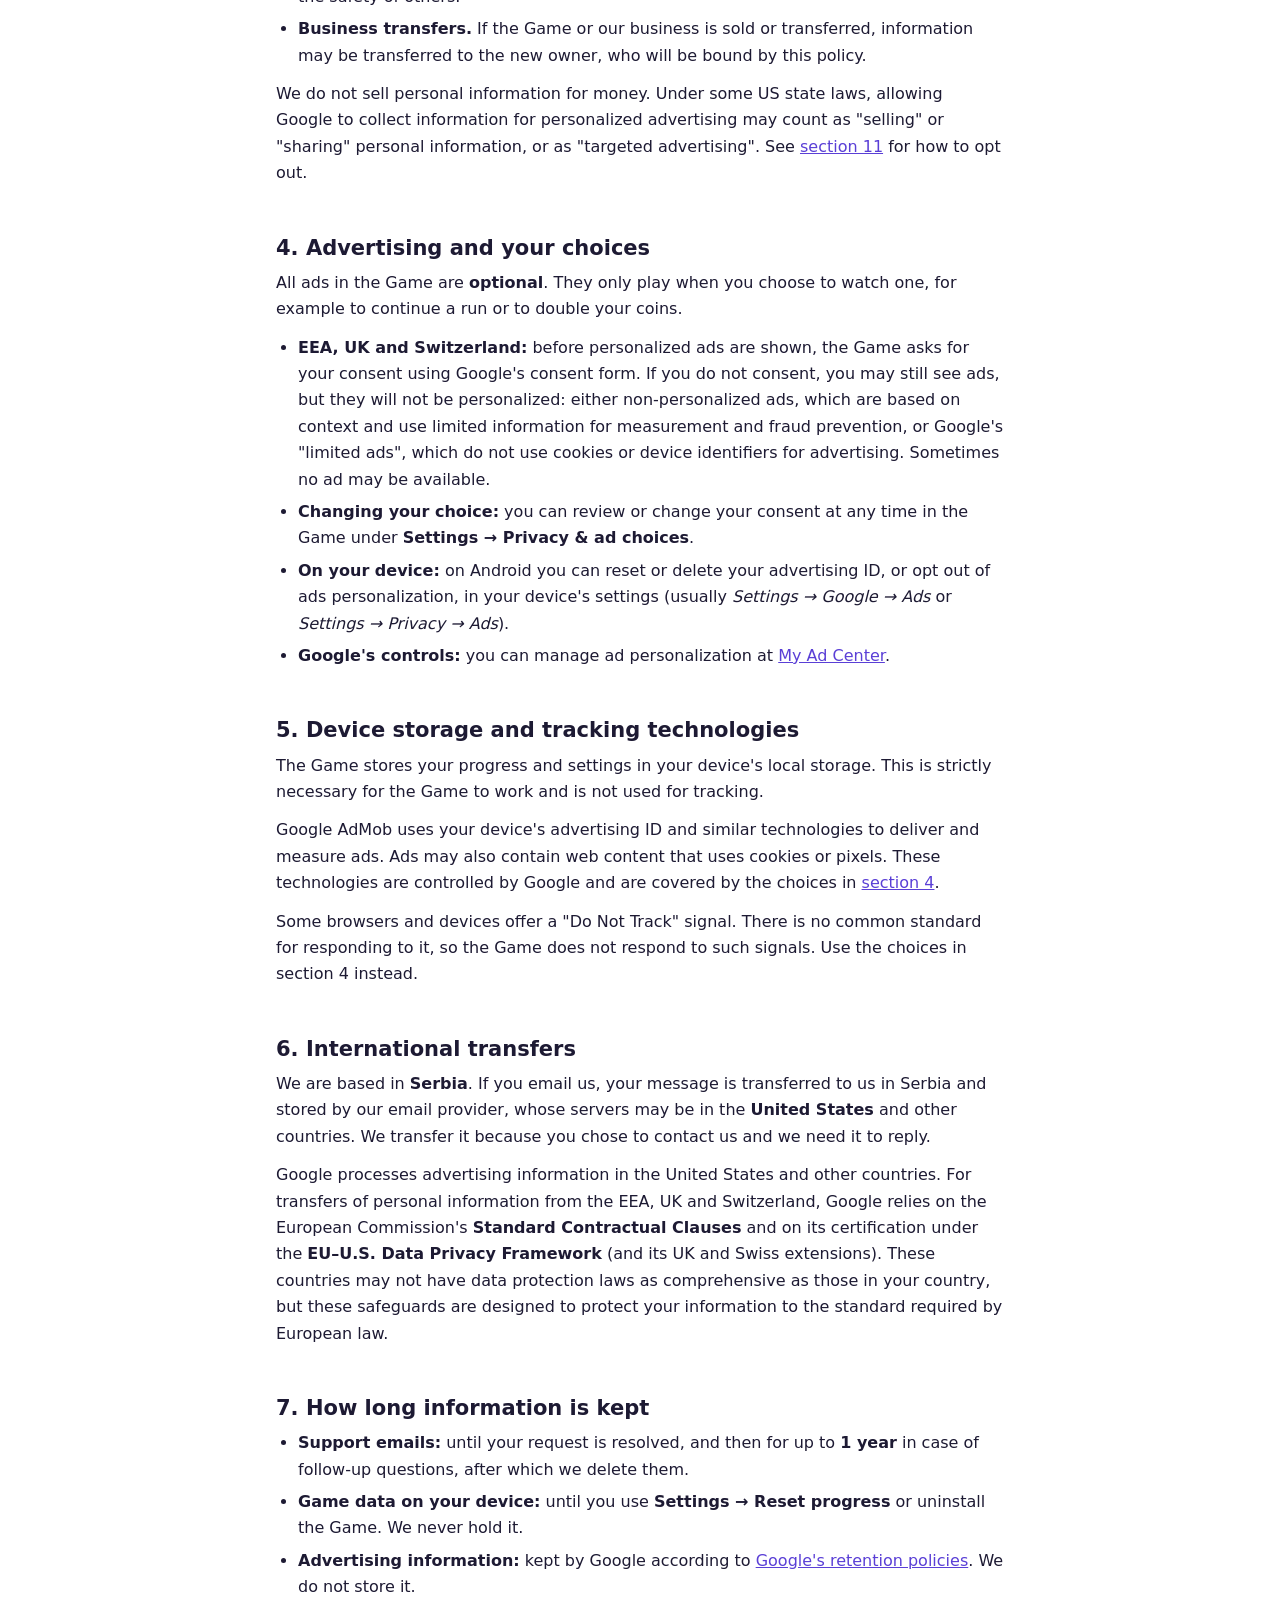
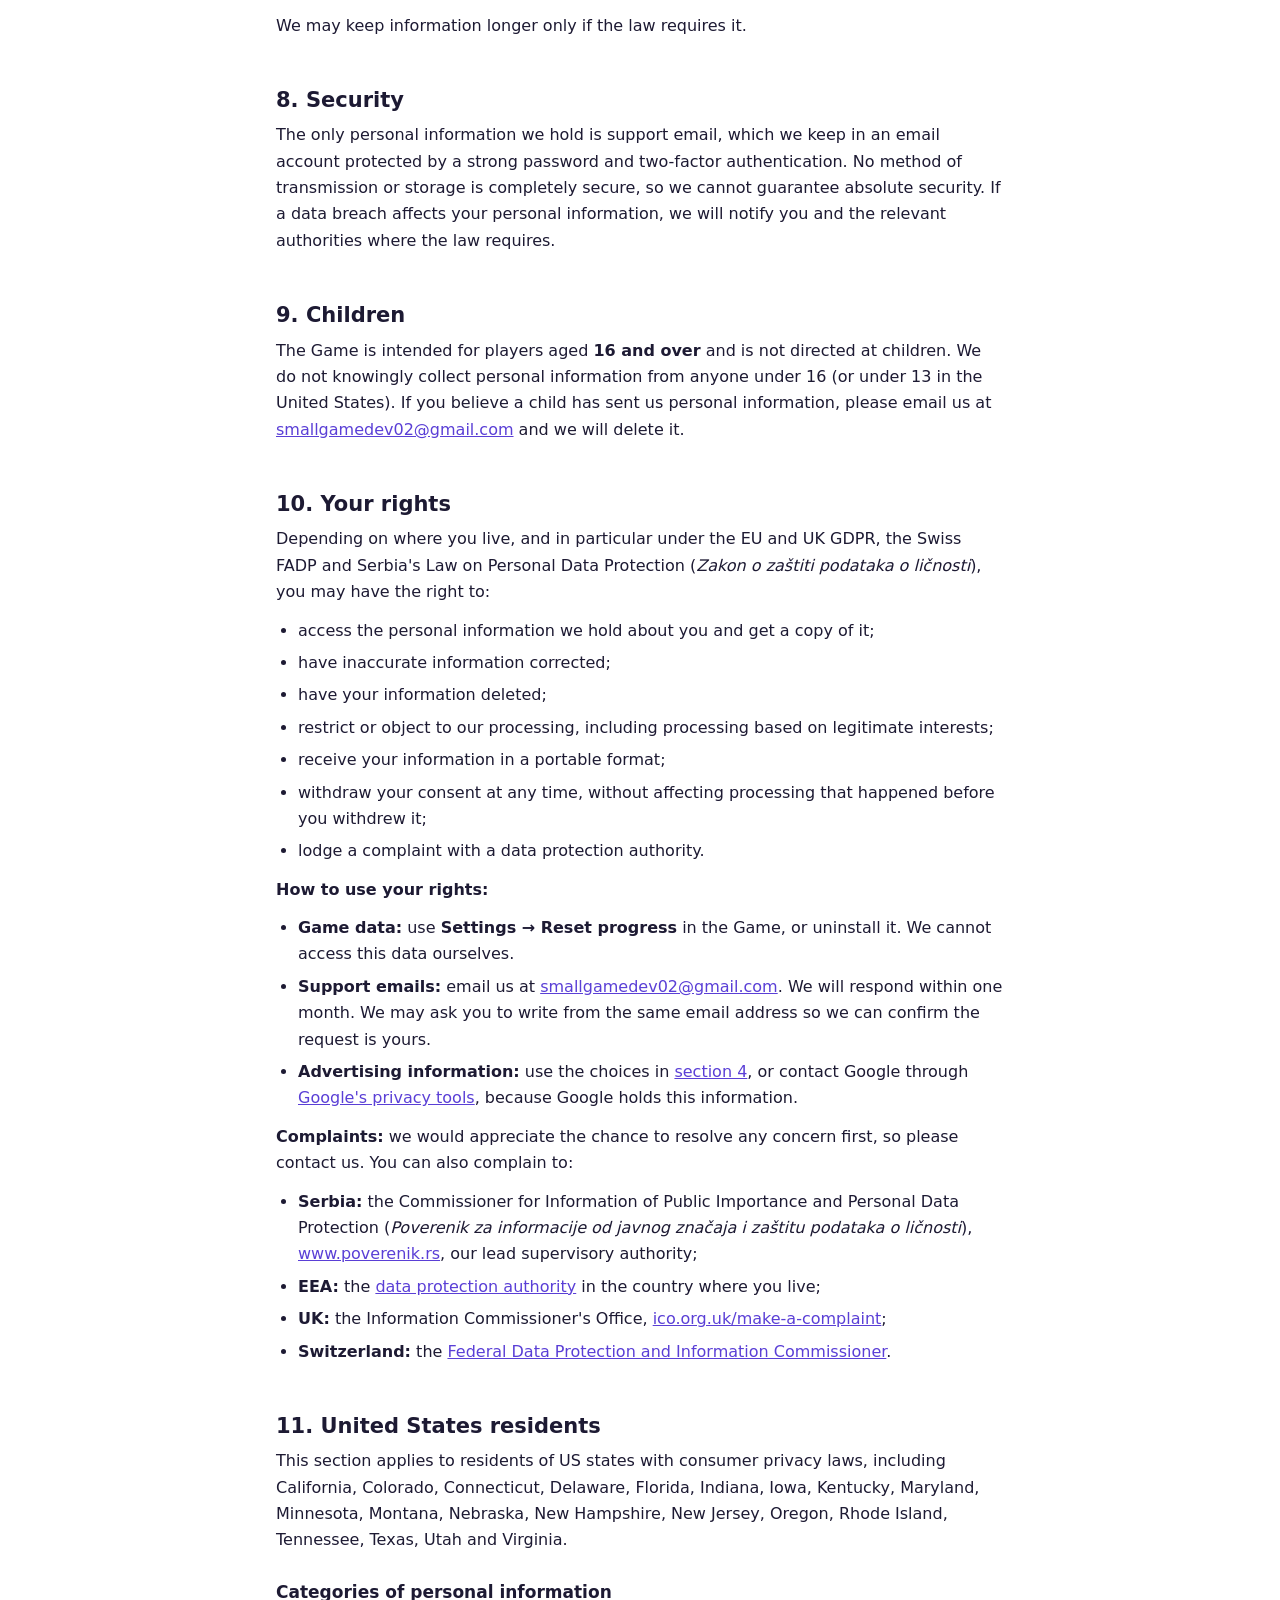
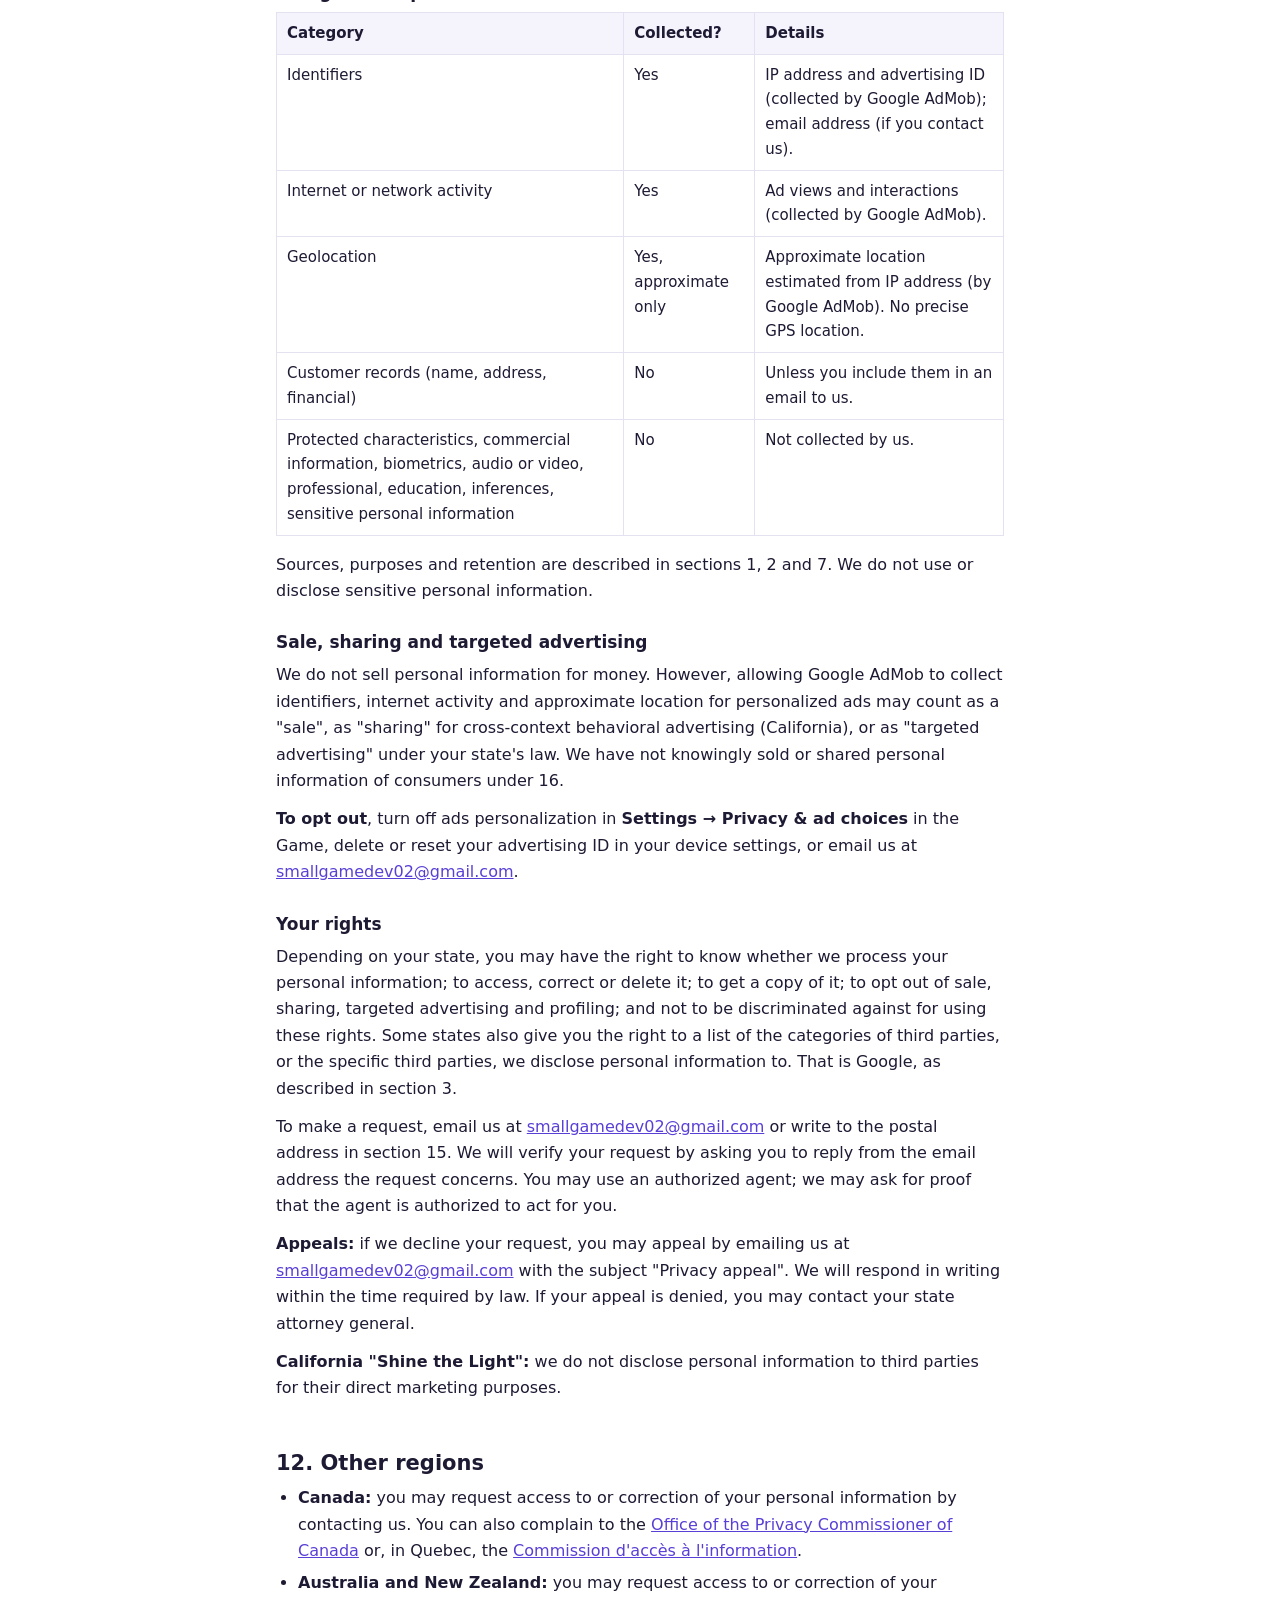
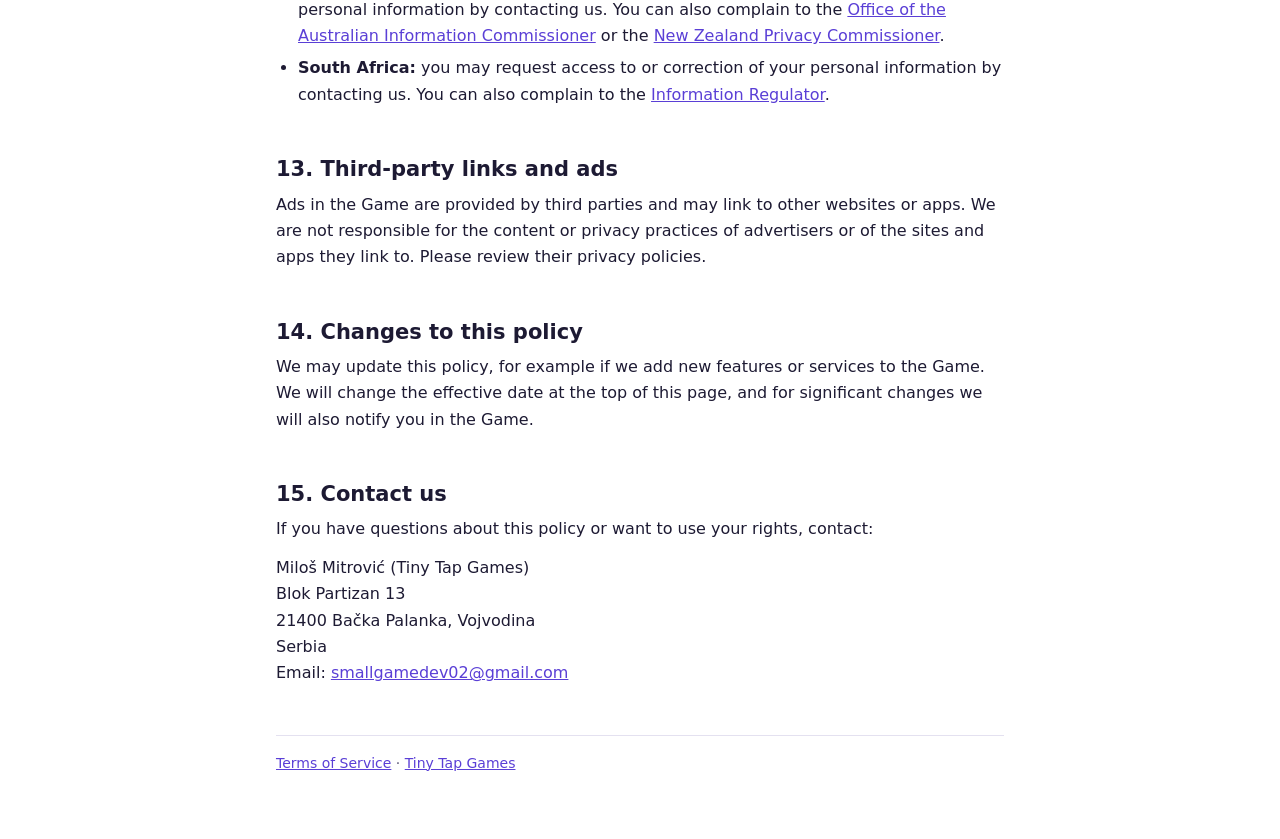
==== commit ec0e443c: "Privacy update." ====
--- a/privacy.html
+++ b/privacy.html
@@ -110,7 +110,7 @@
   <h2 id="ads">4. Advertising and your choices</h2>
   <p>All ads in the Game are <strong>optional</strong>. They only play when you choose to watch one, for example to continue a run or to double your coins.</p>
   <ul>
-    <li><strong>EEA, UK and Switzerland:</strong> before personalized ads are shown, the Game asks for your consent using Google's consent form. If you do not consent, you will see non-personalized ads, which are based on context and use limited information for measurement and fraud prevention.</li>
+    <li><strong>EEA, UK and Switzerland:</strong> before personalized ads are shown, the Game asks for your consent using Google's consent form. If you do not consent, you may still see ads, but they will not be personalized: either non-personalized ads, which are based on context and use limited information for measurement and fraud prevention, or Google's "limited ads", which do not use cookies or device identifiers for advertising. Sometimes no ad may be available.</li>
     <li><strong>Changing your choice:</strong> you can review or change your consent at any time in the Game under <strong>Settings → Privacy &amp; ad choices</strong>.</li>
     <li><strong>On your device:</strong> on Android you can reset or delete your advertising ID, or opt out of ads personalization, in your device's settings (usually <em>Settings → Google → Ads</em> or <em>Settings → Privacy → Ads</em>).</li>
     <li><strong>Google's controls:</strong> you can manage ad personalization at <a href="https://myadcenter.google.com/" target="_blank" rel="noopener">My Ad Center</a>.</li>
